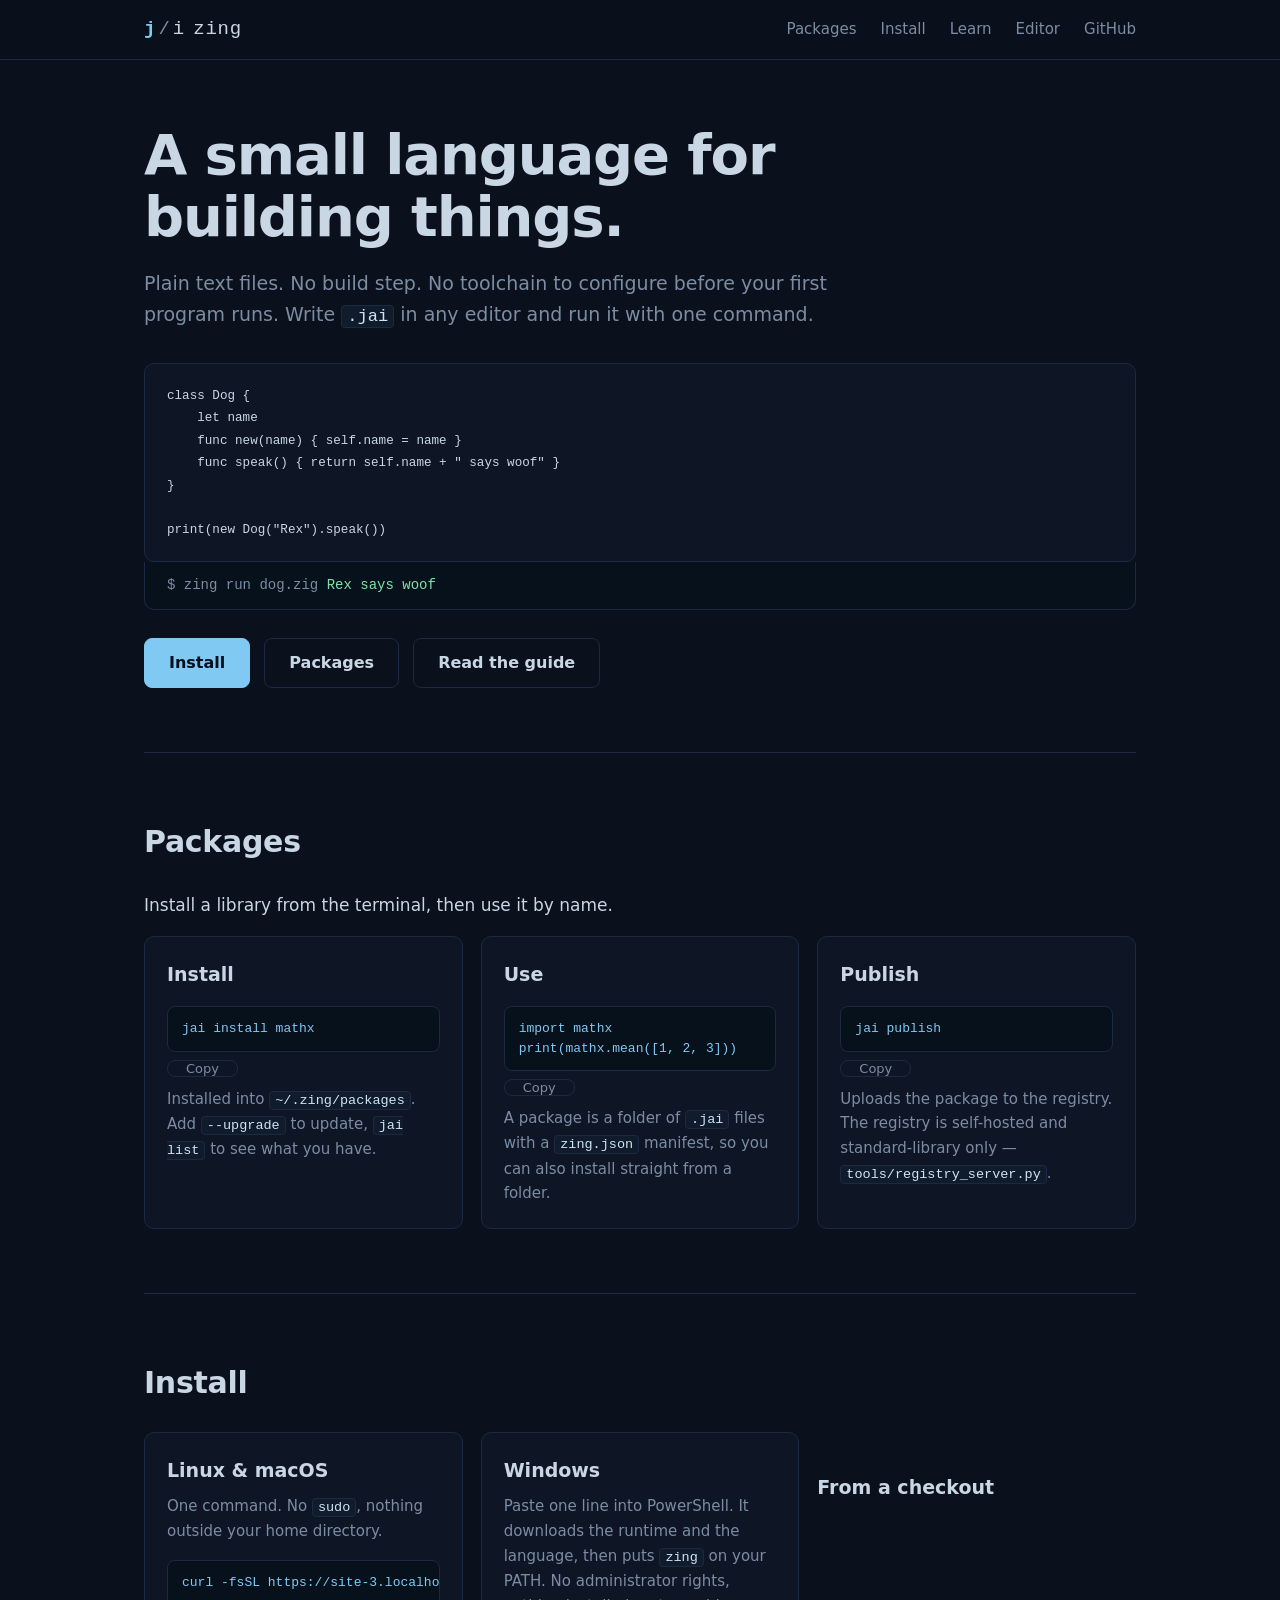
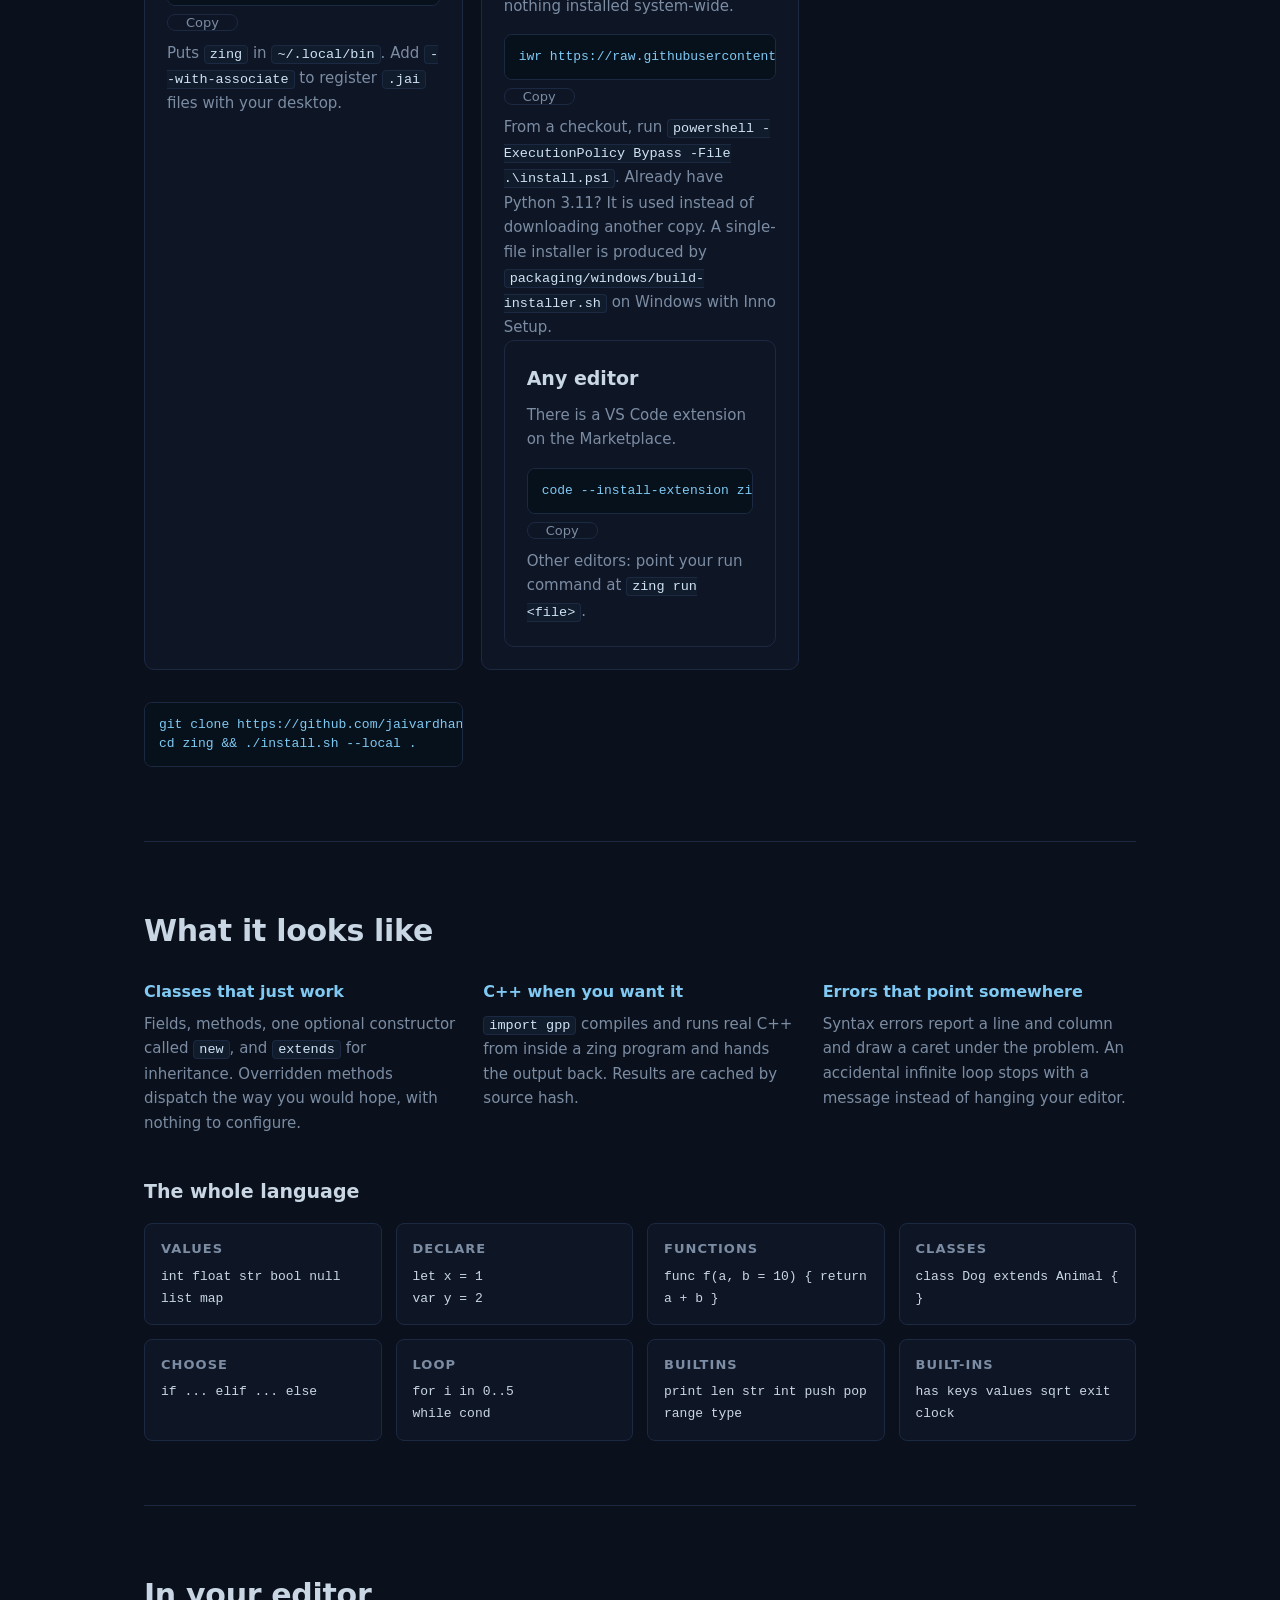
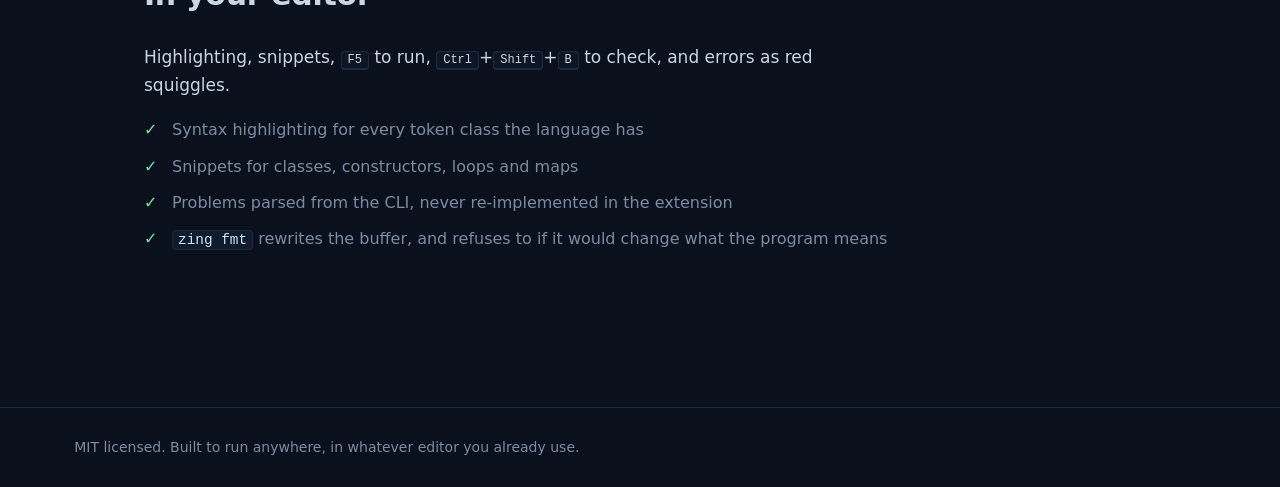
==== zaipl-site/index.html @ 092e92c9 "Rename the language to Zing, extension .jai to .zig Package arcide/jaipl -> arcide/zing, docs ZING.m" ====
<!DOCTYPE html>
<html lang="en">
<head>
<meta charset="utf-8">
<meta name="viewport" content="width=device-width, initial-scale=1">
<title>zing — a small language for building things</title>
<meta name="description" content="zing is a small language that runs in any editor. Install with one command on Linux and macOS, or download the installer for Windows.">
<link rel="stylesheet" href="style.css">
</head>
<body>
<header>
  <nav>
    <a class="brand" href="#top">
      <span class="mark">j</span><span class="slash">/</span><span>i</span>
      <span class="word">zing</span>
    </a>
    <div class="links">
      <a href="#packages">Packages</a>
      <a href="#install">Install</a>
      <a href="#learn">Learn</a>
      <a href="#editor">Editor</a>
      <a href="https://github.com/jaivardhanpandey66-create/zing">GitHub</a>
    </div>
  </nav>
</header>

<main id="top">
  <section class="hero">
    <h1>A small language for<br>building things.</h1>
    <p class="lede">
      Plain text files. No build step. No toolchain to configure before your
      first program runs. Write <code>.jai</code> in any editor and run it with
      one command.
    </p>

    <pre class="sample"><code>class Dog {
    let name
    func new(name) { self.name = name }
    func speak() { return self.name + " says woof" }
}

print(new Dog("Rex").speak())</code></pre>

    <div class="out">$ zing run dog.zig
<span class="good">Rex says woof</span></div>

    <div class="cta">
      <a class="btn" href="#install">Install</a>
      <a class="btn ghost" href="#packages">Packages</a>
      <a class="btn ghost" href="#learn">Read the guide</a>
    </div>
  </section>

  <section id="packages">
    <h2>Packages</h2>
    <p>Install a library from the terminal, then use it by name.</p>
    <div class="cards">
      <div class="card">
        <h3>Install</h3>
        <div class="cmdrow">
          <code class="cmd" id="pkg-install">jai install mathx</code>
          <button class="copy" data-target="pkg-install">Copy</button>
        </div>
        <p class="fine">Installed into <code>~/.zing/packages</code>. Add
        <code>--upgrade</code> to update, <code>jai list</code> to see what you
        have.</p>
      </div>
      <div class="card">
        <h3>Use</h3>
        <div class="cmdrow">
          <code class="cmd" id="pkg-use">import mathx
print(mathx.mean([1, 2, 3]))</code>
          <button class="copy" data-target="pkg-use">Copy</button>
        </div>
        <p class="fine">A package is a folder of <code>.jai</code> files with a
        <code>zing.json</code> manifest, so you can also install straight from
        a folder.</p>
      </div>
      <div class="card">
        <h3>Publish</h3>
        <div class="cmdrow">
          <code class="cmd" id="pkg-pub">jai publish</code>
          <button class="copy" data-target="pkg-pub">Copy</button>
        </div>
        <p class="fine">Uploads the package to the registry. The registry is
        self-hosted and standard-library only &mdash;
        <code>tools/registry_server.py</code>.</p>
      </div>
    </div>
  </section>

  <section id="install">
    <h2>Install</h2>

    <div class="cards">
      <div class="card">
        <h3>Linux &amp; macOS</h3>
        <p>One command. No <code>sudo</code>, nothing outside your home directory.</p>
        <div class="cmdrow">
          <code class="cmd" id="macos-cmd">curl -fsSL https://<span id="site-host">jaivardhanpandey66-create.github.io/zing</span>/install.sh | sh</code>
          <button class="copy" data-target="macos-cmd">Copy</button>
        </div>
        <p class="fine">Puts <code>zing</code> in <code>~/.local/bin</code>. Add
        <code>--with-associate</code> to register <code>.jai</code> files with
        your desktop.</p>
      </div>

      <div class="card">
        <h3>Windows</h3>
        <p>Paste one line into PowerShell. It downloads the runtime and the
        language, then puts <code>zing</code> on your PATH. No administrator
        rights, nothing installed system-wide.</p>
        <div class="cmdrow">
          <code class="cmd" id="win-cmd">iwr https://raw.githubusercontent.com/jaivardhanpandey66-create/zing/main/install.ps1 -useb | iex</code>
          <button class="copy" data-target="win-cmd">Copy</button>
        </div>
        <p class="fine">From a checkout, run
        <code>powershell -ExecutionPolicy Bypass -File .\install.ps1</code>.
        Already have Python 3.11? It is used instead of downloading another
        copy. A single-file installer is produced by
        <code>packaging/windows/build-installer.sh</code> on Windows with
        Inno Setup.</p>

      <div class="card">
        <h3>Any editor</h3>
        <p>There is a VS Code extension on the Marketplace.</p>
        <div class="cmdrow">
          <code class="cmd">code --install-extension zing.zing</code>
          <button class="copy" data-target="">Copy</button>
        </div>
        <p class="fine">Other editors: point your run command at
        <code>zing run &lt;file&gt;</code>.</p>
      </div>
    </div>

    <h3 class="sub">From a checkout</h3>
    <div class="cmdrow">
      <code class="cmd">git clone https://github.com/jaivardhanpandey66-create/zing
cd zing &amp;&amp; ./install.sh --local .</code>
    </div>
  </section>

  <section id="learn">
    <h2>What it looks like</h2>
    <div class="cols">
      <div>
        <h4>Classes that just work</h4>
        <p>Fields, methods, one optional constructor called <code>new</code>,
        and <code>extends</code> for inheritance. Overridden methods dispatch
        the way you would hope, with nothing to configure.</p>
      </div>
      <div>
        <h4>C++ when you want it</h4>
        <p><code>import gpp</code> compiles and runs real C++ from inside a
        zing program and hands the output back. Results are cached by source
        hash.</p>
      </div>
      <div>
        <h4>Errors that point somewhere</h4>
        <p>Syntax errors report a line and column and draw a caret under the
        problem. An accidental infinite loop stops with a message instead of
        hanging your editor.</p>
      </div>
    </div>

    <h3 class="sub">The whole language</h3>
    <div class="grid">
      <div><h5>Values</h5><code>int float str bool null list map</code></div>
      <div><h5>Declare</h5><code>let x = 1<br>var y = 2</code></div>
      <div><h5>Functions</h5><code>func f(a, b = 10) { return a + b }</code></div>
      <div><h5>Classes</h5><code>class Dog extends Animal { }</code></div>
      <div><h5>Choose</h5><code>if ... elif ... else</code></div>
      <div><h5>Loop</h5><code>for i in 0..5<br>while cond</code></div>
      <div><h5>Builtins</h5><code>print len str int push pop range type</code></div>
      <div><h5>Built-ins</h5><code>has keys values sqrt exit clock</code></div>
    </div>
  </section>

  <section id="editor">
    <h2>In your editor</h2>
    <p>Highlighting, snippets, <kbd>F5</kbd> to run, <kbd>Ctrl</kbd>+<kbd>Shift</kbd>+<kbd>B</kbd> to
    check, and errors as red squiggles.</p>
    <ul class="ticks">
      <li>Syntax highlighting for every token class the language has</li>
      <li>Snippets for classes, constructors, loops and maps</li>
      <li>Problems parsed from the CLI, never re-implemented in the extension</li>
      <li><code>zing fmt</code> rewrites the buffer, and refuses to if it
      would change what the program means</li>
    </ul>
  </section>
</main>

<footer>
  <p>MIT licensed. Built to run anywhere, in whatever editor you already use.</p>
</footer>

<script>
document.querySelectorAll('.copy').forEach(function (btn) {
  btn.addEventListener('click', function () {
    var box = document.getElementById(btn.dataset.target);
    if (!box) return;
    var text = (box.innerText || box.textContent).trim();
    navigator.clipboard.writeText(text).then(function () {
      var old = btn.textContent;
      btn.textContent = 'Copied';
      setTimeout(function () { btn.textContent = old; }, 1200);
    });
  });
});
</script>
  <script>
    // The installer has to be fetched by absolute URL, so build it from
    // whichever host is serving the page. GitHub Pages puts the site in a
    // /zing sub-path; Netlify and other hosts serve it at the root.
    (function () {
      var el = document.getElementById('site-host');
      if (!el || !window.location.host) return;
      var host = window.location.host;
      el.textContent = host.indexOf('github.io') !== -1 ? host + '/zing' : host;
    })();
  </script>
</body>
</html>
---- zaipl-site/style.css ----
:root {
  --bg: #0A111C;
  --panel: #0E1626;
  --line: #1C2942;
  --text: #C9D6E4;
  --dim: #7B8CA3;
  --accent: #7FC9F3;
  --good: #7FE3A8;
  --mono: ui-monospace, SFMono-Regular, "SF Mono", Menlo, Consolas,
          "Liberation Mono", monospace;
  --sans: system-ui, -apple-system, "Segoe UI", Roboto, "Helvetica Neue",
          Arial, sans-serif;
}

* { box-sizing: border-box; }

html { scroll-behavior: smooth; }

body {
  margin: 0;
  background: var(--bg);
  color: var(--text);
  font-family: var(--sans);
  font-size: 17px;
  line-height: 1.65;
}

/* ---- header ---- */
header {
  position: sticky;
  top: 0;
  z-index: 10;
  background: rgba(10, 17, 28, 0.85);
  backdrop-filter: blur(10px);
  border-bottom: 1px solid var(--line);
}
nav {
  max-width: 1040px;
  margin: 0 auto;
  padding: 14px 24px;
  display: flex;
  align-items: center;
  justify-content: space-between;
  gap: 20px;
}
.brand {
  font-family: var(--mono);
  font-size: 19px;
  text-decoration: none;
  color: var(--text);
  display: flex;
  align-items: baseline;
  gap: 1px;
}
.brand .mark { color: var(--accent); font-weight: 700; }
.brand .slash { color: var(--dim); margin: 0 2px; }
.brand .word { margin-left: 8px; letter-spacing: 0.04em; }
.links { display: flex; gap: 24px; }
.links a {
  color: var(--dim);
  text-decoration: none;
  font-size: 15px;
}
.links a:hover { color: var(--accent); }

/* ---- layout ---- */
main { max-width: 1040px; margin: 0 auto; padding: 0 24px 80px; }
section { padding: 64px 0; border-bottom: 1px solid var(--line); }
section:last-of-type { border-bottom: none; }

h1 {
  font-size: clamp(34px, 6vw, 56px);
  line-height: 1.1;
  margin: 0 0 20px;
  font-weight: 700;
  letter-spacing: -0.02em;
}
h2 { font-size: 30px; margin: 0 0 24px; letter-spacing: -0.01em; }
h3 { font-size: 19px; margin: 0 0 8px; }
h3.sub { margin-top: 40px; }
h4 { color: var(--accent); margin: 0 0 6px; font-size: 16px; }
h5 { color: var(--dim); margin: 0 0 6px; font-size: 13px;
     text-transform: uppercase; letter-spacing: 0.08em; }

.lede { font-size: 19px; color: var(--dim); max-width: 62ch; margin: 0 0 32px; }
p { max-width: 68ch; }
a { color: var(--accent); }

code {
  font-family: var(--mono);
  font-size: 0.9em;
  background: #101B2C;
  border: 1px solid var(--line);
  border-radius: 4px;
  padding: 1px 5px;
  color: #CFE3F5;
}
kbd {
  font-family: var(--mono);
  font-size: 12px;
  border: 1px solid var(--line);
  border-bottom-width: 2px;
  border-radius: 4px;
  padding: 1px 6px;
  background: var(--panel);
}

/* ---- code blocks ---- */
pre.sample {
  background: var(--panel);
  border: 1px solid var(--line);
  border-radius: 10px;
  padding: 20px 22px;
  overflow-x: auto;
  font-family: var(--mono);
  font-size: 14px;
  line-height: 1.6;
  margin: 0 0 0;
}
pre.sample code { background: none; border: none; padding: 0; color: var(--text); }

.out {
  font-family: var(--mono);
  font-size: 14px;
  background: #07111C;
  border: 1px solid var(--line);
  border-top: none;
  border-radius: 0 0 10px 10px;
  margin: 0 0 28px;
  padding: 12px 22px;
  color: var(--dim);
}
.out .good { color: var(--good); }

/* ---- buttons ---- */
.cta { display: flex; gap: 14px; flex-wrap: wrap; margin-top: 8px; }
.btn {
  display: inline-block;
  background: var(--accent);
  color: #06101C;
  font-weight: 650;
  font-size: 16px;
  text-decoration: none;
  padding: 11px 24px;
  border-radius: 8px;
  border: 1px solid var(--accent);
}
.btn:hover { filter: brightness(1.08); }
.btn.ghost {
  background: transparent;
  color: var(--text);
  border-color: var(--line);
}
.btn.small { font-size: 14px; padding: 9px 16px; font-weight: 550; }
.btn code { background: none; border: none; color: inherit; padding: 0; }

/* ---- command rows ---- */
.cmdrow {
  display: flex;
  align-items: stretch;
  gap: 8px;
  margin: 14px 0 10px;
  flex-wrap: wrap;
}
.cmd {
  flex: 1 1 320px;
  display: block;
  background: #07111C;
  border: 1px solid var(--line);
  border-radius: 8px;
  padding: 12px 14px;
  font-family: var(--mono);
  font-size: 13px;
  color: var(--accent);
  overflow-x: auto;
  white-space: pre;
  line-height: 1.5;
}
button.copy {
  background: var(--panel);
  color: var(--dim);
  border: 1px solid var(--line);
  border-radius: 8px;
  padding: 0 18px;
  font-size: 13px;
  cursor: pointer;
  font-family: var(--sans);
}
button.copy:hover { color: var(--accent); border-color: var(--accent); }
.fine { font-size: 14px; color: var(--dim); margin-top: 8px; }

/* ---- cards ---- */
.cards { display: grid; gap: 18px; grid-template-columns: repeat(auto-fit, minmax(280px, 1fr)); }
.card {
  background: var(--panel);
  border: 1px solid var(--line);
  border-radius: 10px;
  padding: 22px;
}
.card p { font-size: 15px; color: var(--dim); margin: 0; }
.card .cmdrow { margin-top: 16px; }

/* ---- learn ---- */
.cols { display: grid; gap: 26px; grid-template-columns: repeat(auto-fit, minmax(250px, 1fr)); }
.cols p { font-size: 15px; color: var(--dim); margin: 0; }

.grid {
  display: grid;
  gap: 14px;
  grid-template-columns: repeat(auto-fit, minmax(230px, 1fr));
  margin-top: 16px;
}
.grid > div {
  background: var(--panel);
  border: 1px solid var(--line);
  border-radius: 8px;
  padding: 14px 16px;
}
.grid code {
  display: block;
  background: none;
  border: none;
  padding: 0;
  color: var(--text);
  font-size: 13px;
  line-height: 1.7;
}

/* ---- ticks ---- */
.ticks { list-style: none; padding: 0; margin: 18px 0 0; }
.ticks li {
  position: relative;
  padding-left: 28px;
  margin-bottom: 10px;
  color: var(--dim);
  font-size: 16px;
}
.ticks li::before {
  content: "\2713";
  position: absolute;
  left: 0;
  color: var(--good);
  font-weight: 700;
}

footer {
  border-top: 1px solid var(--line);
  padding: 28px 24px;
  text-align: center;
  color: var(--dim);
  font-size: 14px;
}
footer p { margin: 0; }

@media (max-width: 620px) {
  .links { display: none; }
  section { padding: 44px 0; }
}
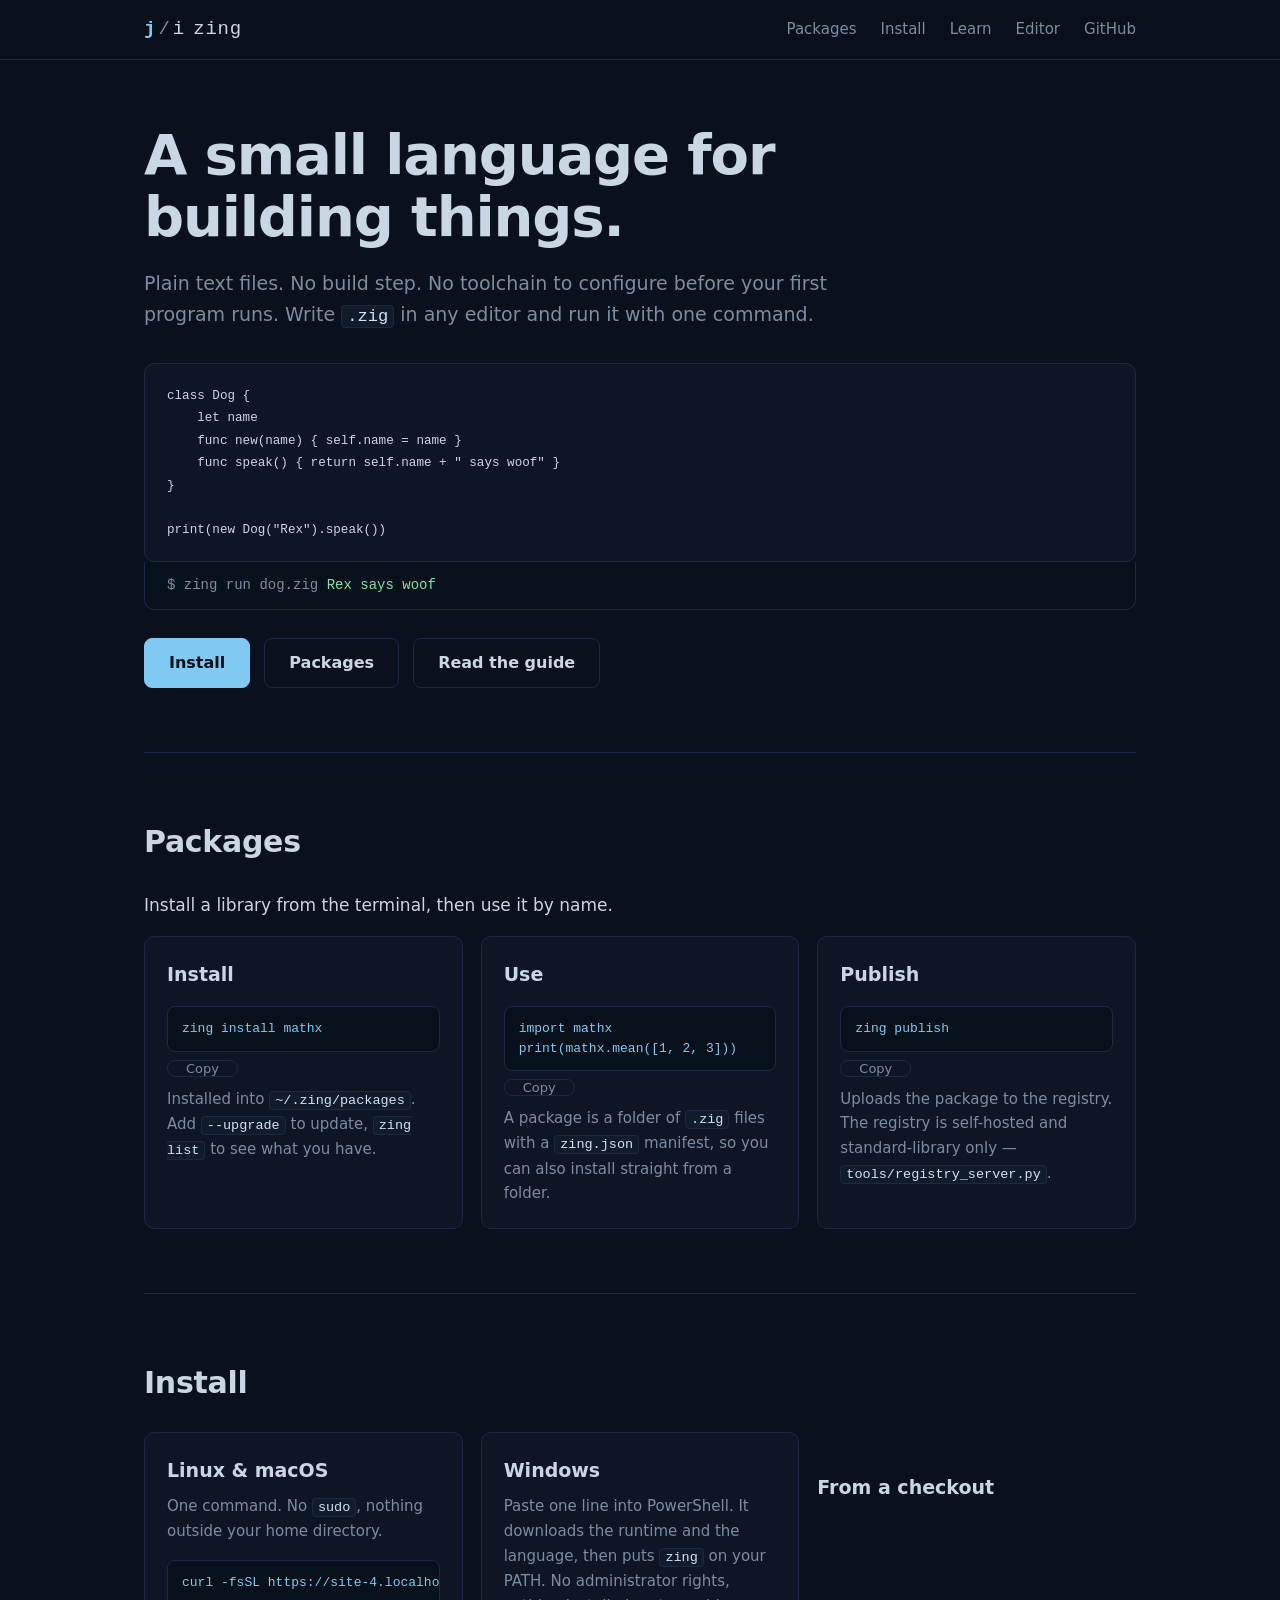
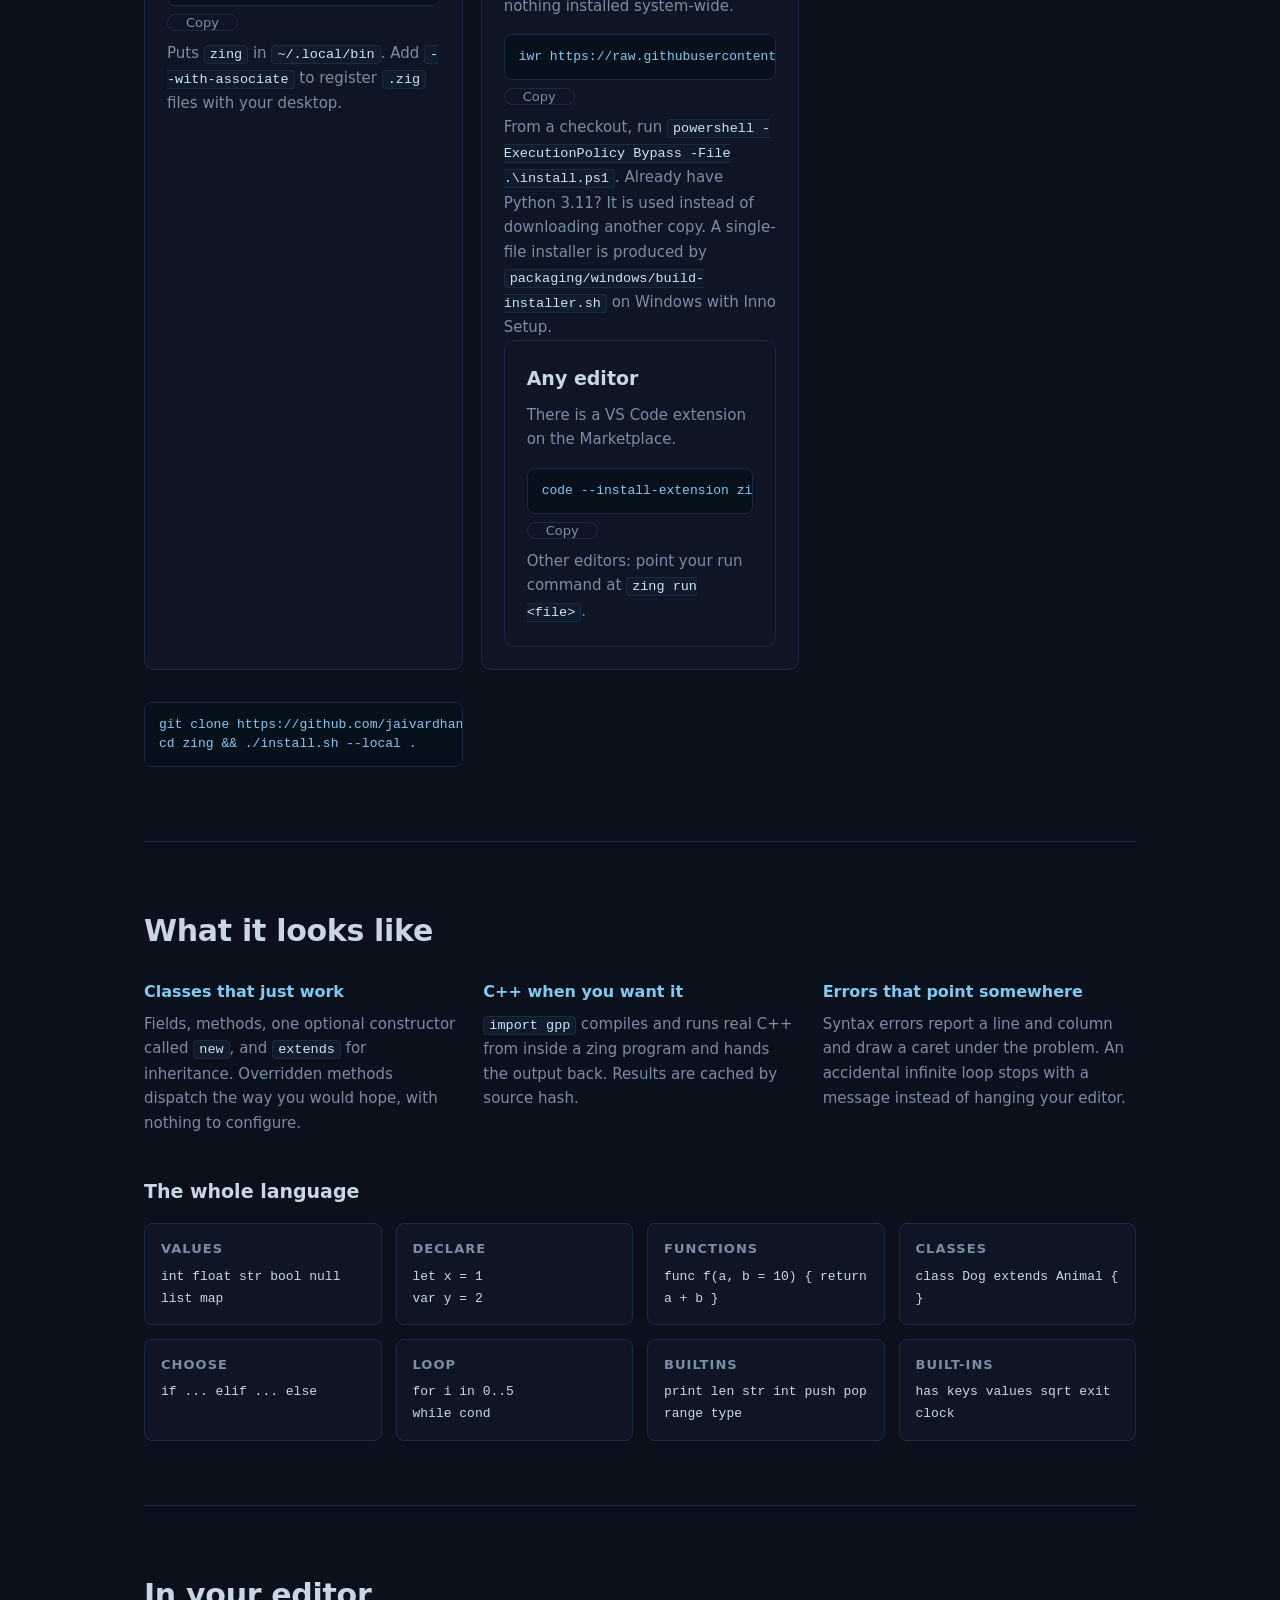
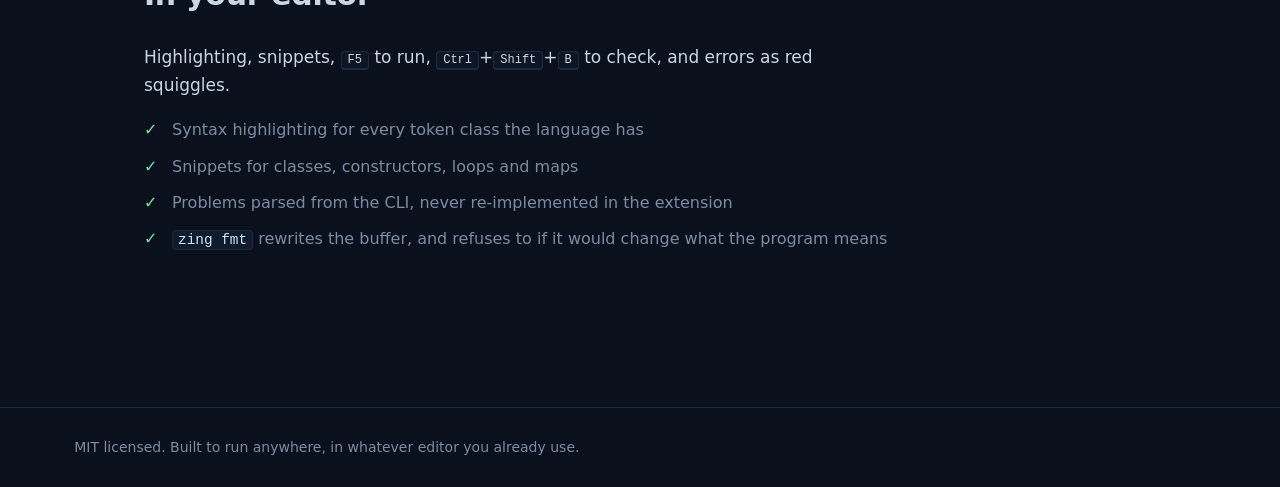
==== commit fd62a10f: "Point Netlify and the site at Zing netlify.toml still published jaipl-site and matched /* .jai, so t" ====
--- a/zaipl-site/index.html
+++ b/zaipl-site/index.html
@@ -29,7 +29,7 @@
     <h1>A small language for<br>building things.</h1>
     <p class="lede">
       Plain text files. No build step. No toolchain to configure before your
-      first program runs. Write <code>.jai</code> in any editor and run it with
+      first program runs. Write <code>.zig</code> in any editor and run it with
       one command.
     </p>
 
@@ -58,11 +58,11 @@
       <div class="card">
         <h3>Install</h3>
         <div class="cmdrow">
-          <code class="cmd" id="pkg-install">jai install mathx</code>
+          <code class="cmd" id="pkg-install">zing install mathx</code>
           <button class="copy" data-target="pkg-install">Copy</button>
         </div>
         <p class="fine">Installed into <code>~/.zing/packages</code>. Add
-        <code>--upgrade</code> to update, <code>jai list</code> to see what you
+        <code>--upgrade</code> to update, <code>zing list</code> to see what you
         have.</p>
       </div>
       <div class="card">
@@ -72,14 +72,14 @@
 print(mathx.mean([1, 2, 3]))</code>
           <button class="copy" data-target="pkg-use">Copy</button>
         </div>
-        <p class="fine">A package is a folder of <code>.jai</code> files with a
+        <p class="fine">A package is a folder of <code>.zig</code> files with a
         <code>zing.json</code> manifest, so you can also install straight from
         a folder.</p>
       </div>
       <div class="card">
         <h3>Publish</h3>
         <div class="cmdrow">
-          <code class="cmd" id="pkg-pub">jai publish</code>
+          <code class="cmd" id="pkg-pub">zing publish</code>
           <button class="copy" data-target="pkg-pub">Copy</button>
         </div>
         <p class="fine">Uploads the package to the registry. The registry is
@@ -101,7 +101,7 @@
           <button class="copy" data-target="macos-cmd">Copy</button>
         </div>
         <p class="fine">Puts <code>zing</code> in <code>~/.local/bin</code>. Add
-        <code>--with-associate</code> to register <code>.jai</code> files with
+        <code>--with-associate</code> to register <code>.zig</code> files with
         your desktop.</p>
       </div>
 
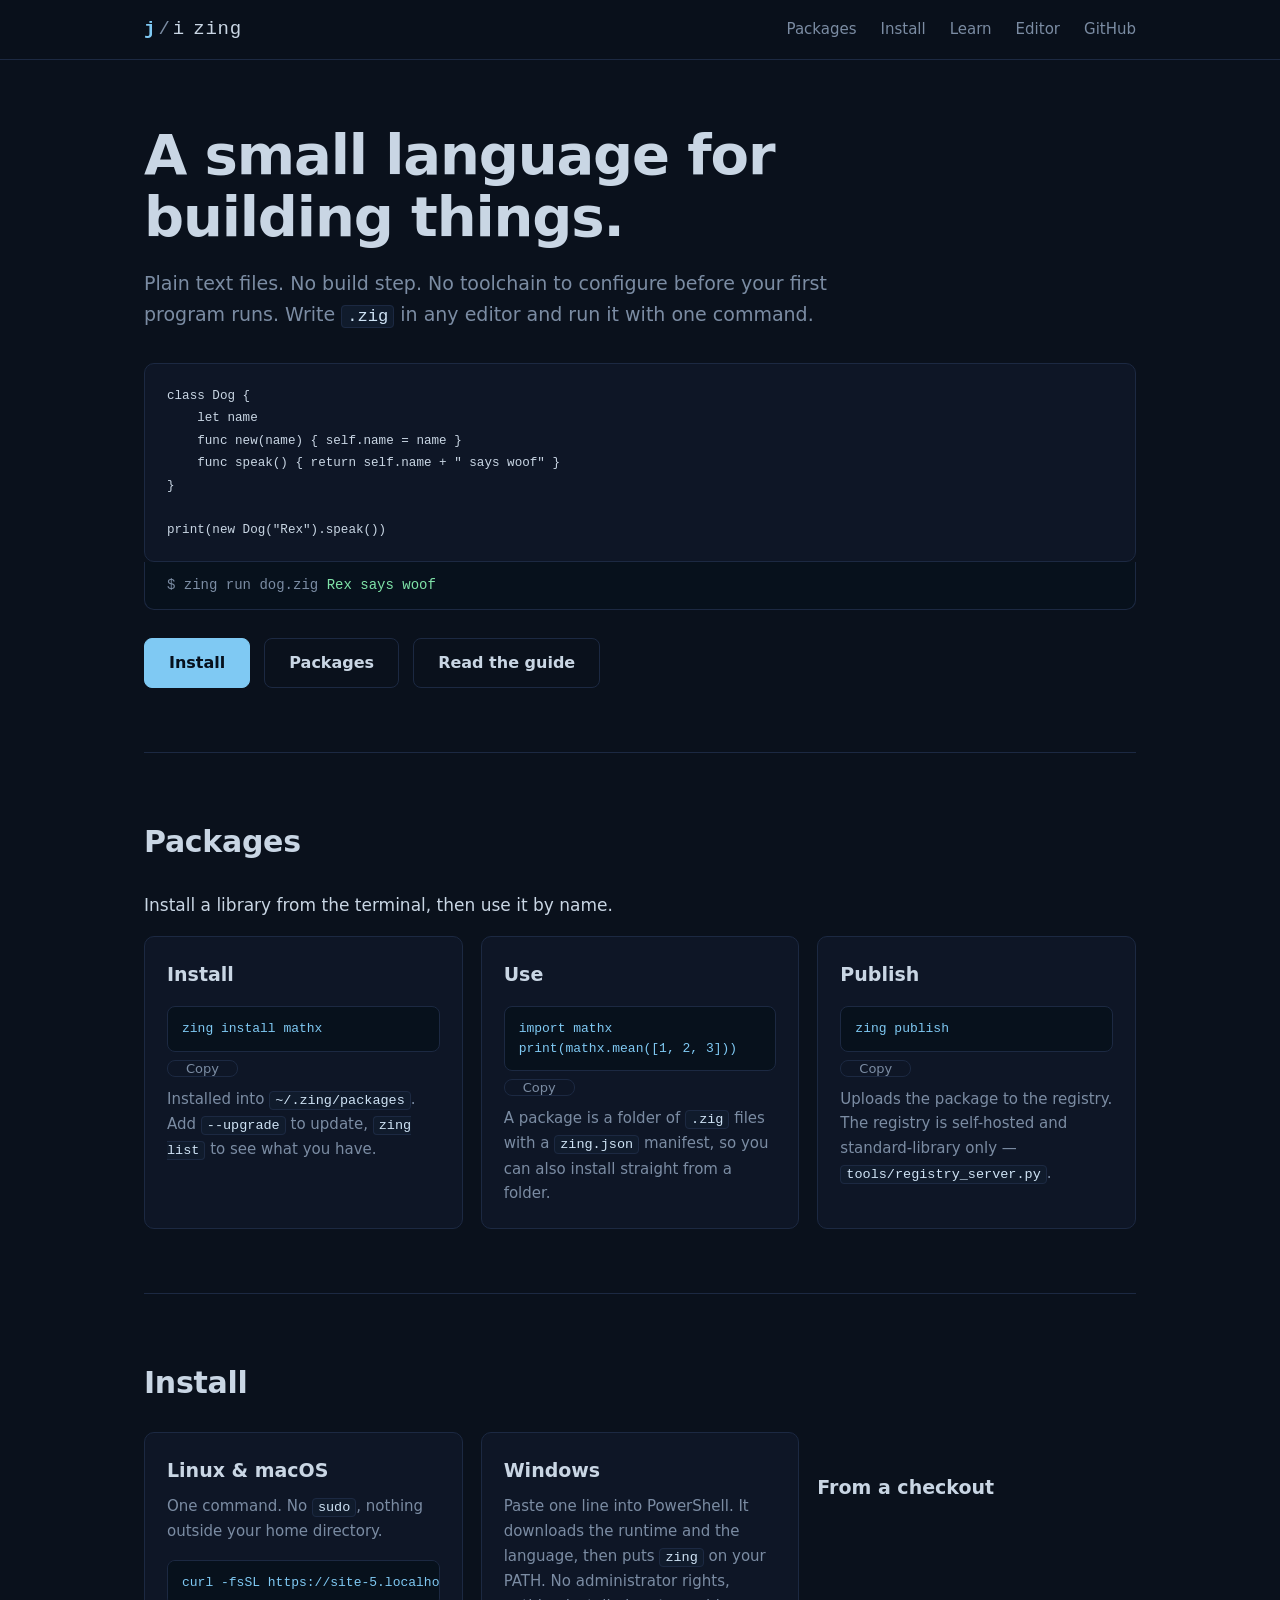
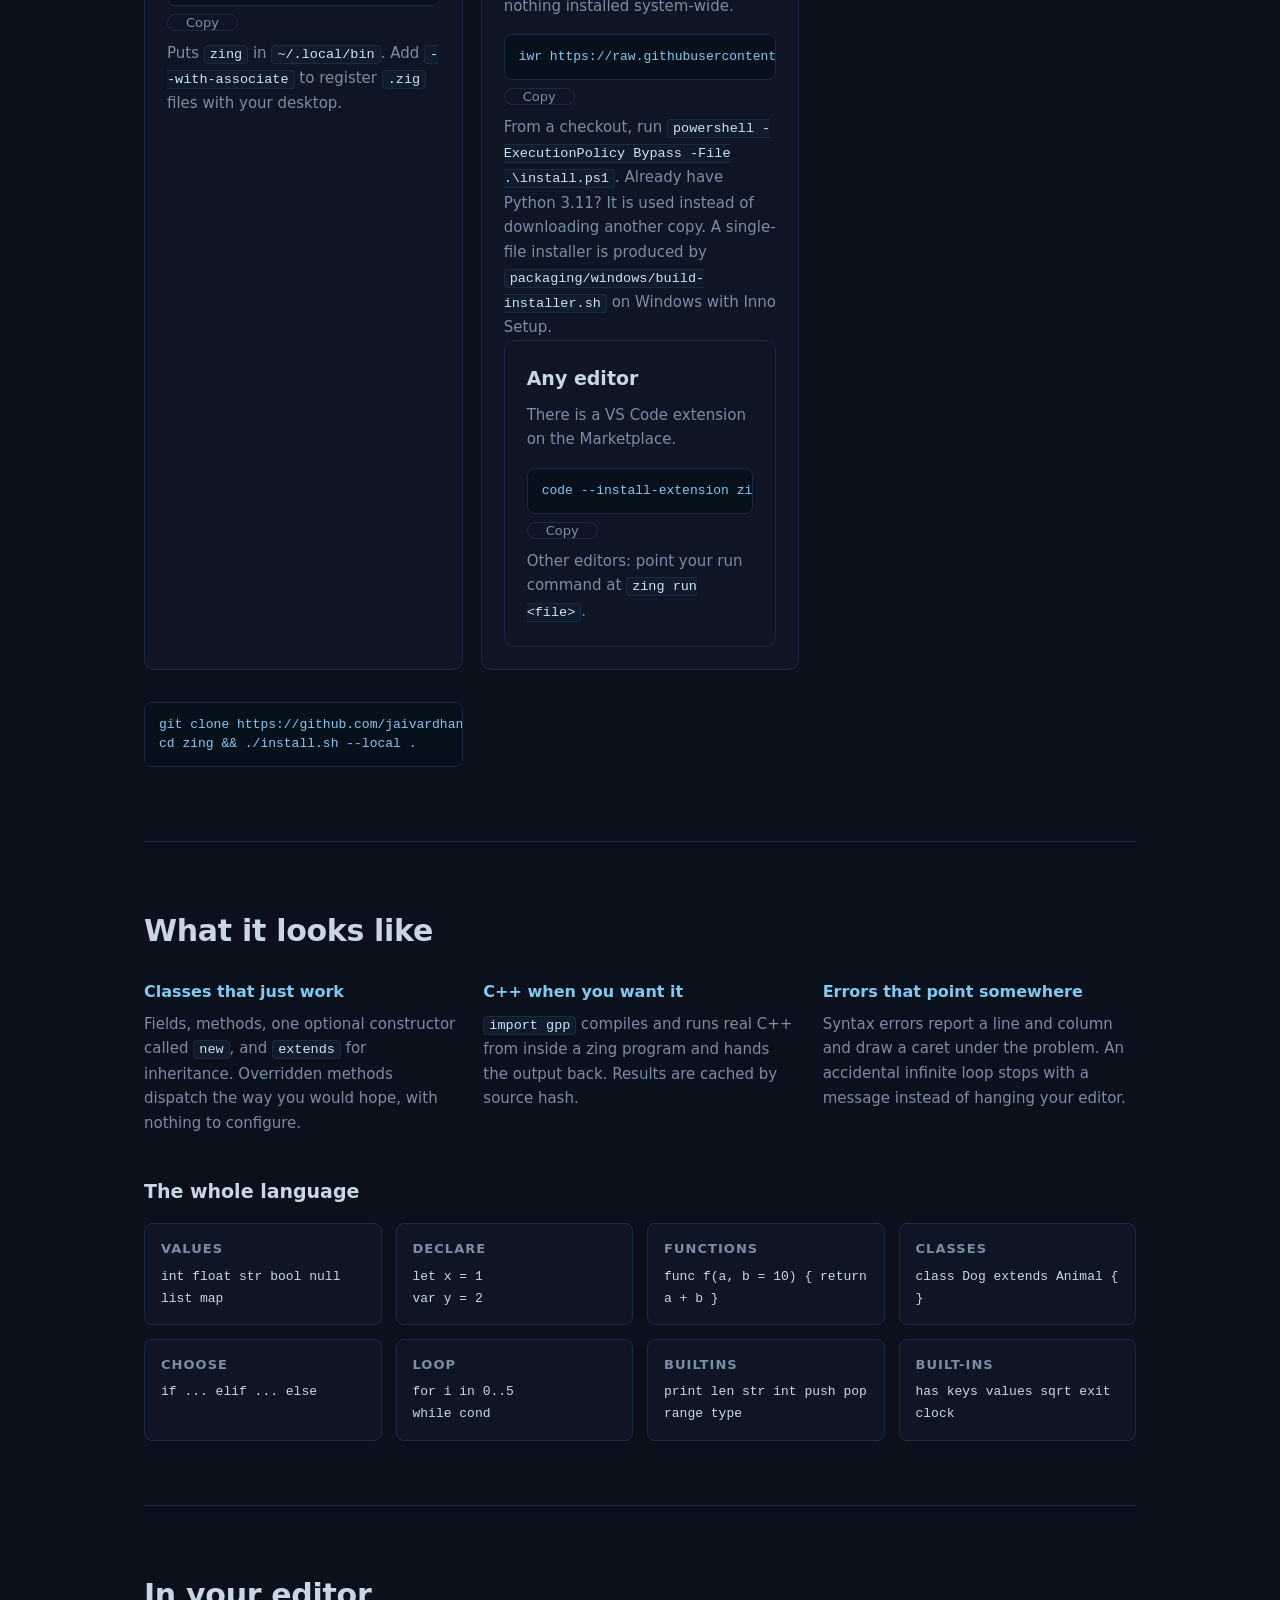
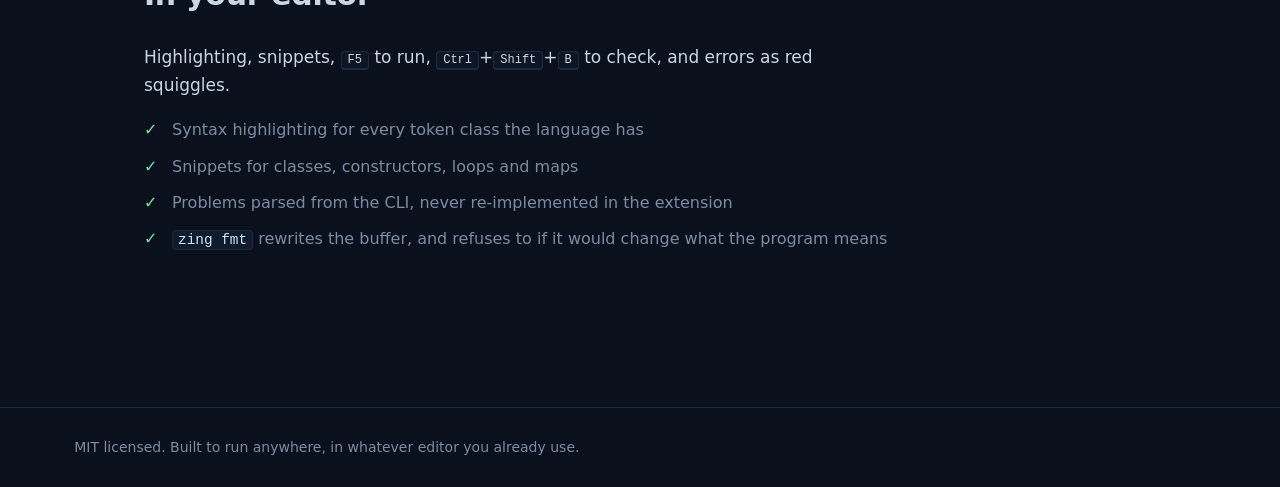
==== commit ed260477: "Zing icon and .zig file association on every OS Artwork is a violet-to-cyan rounded tile with a whit" ====
--- a/zaipl-site/index.html
+++ b/zaipl-site/index.html
@@ -1,6 +1,7 @@
 <!DOCTYPE html>
 <html lang="en">
 <head>
+  <link rel="icon" type="image/png" href="zing.png">
 <meta charset="utf-8">
 <meta name="viewport" content="width=device-width, initial-scale=1">
 <title>zing — a small language for building things</title>
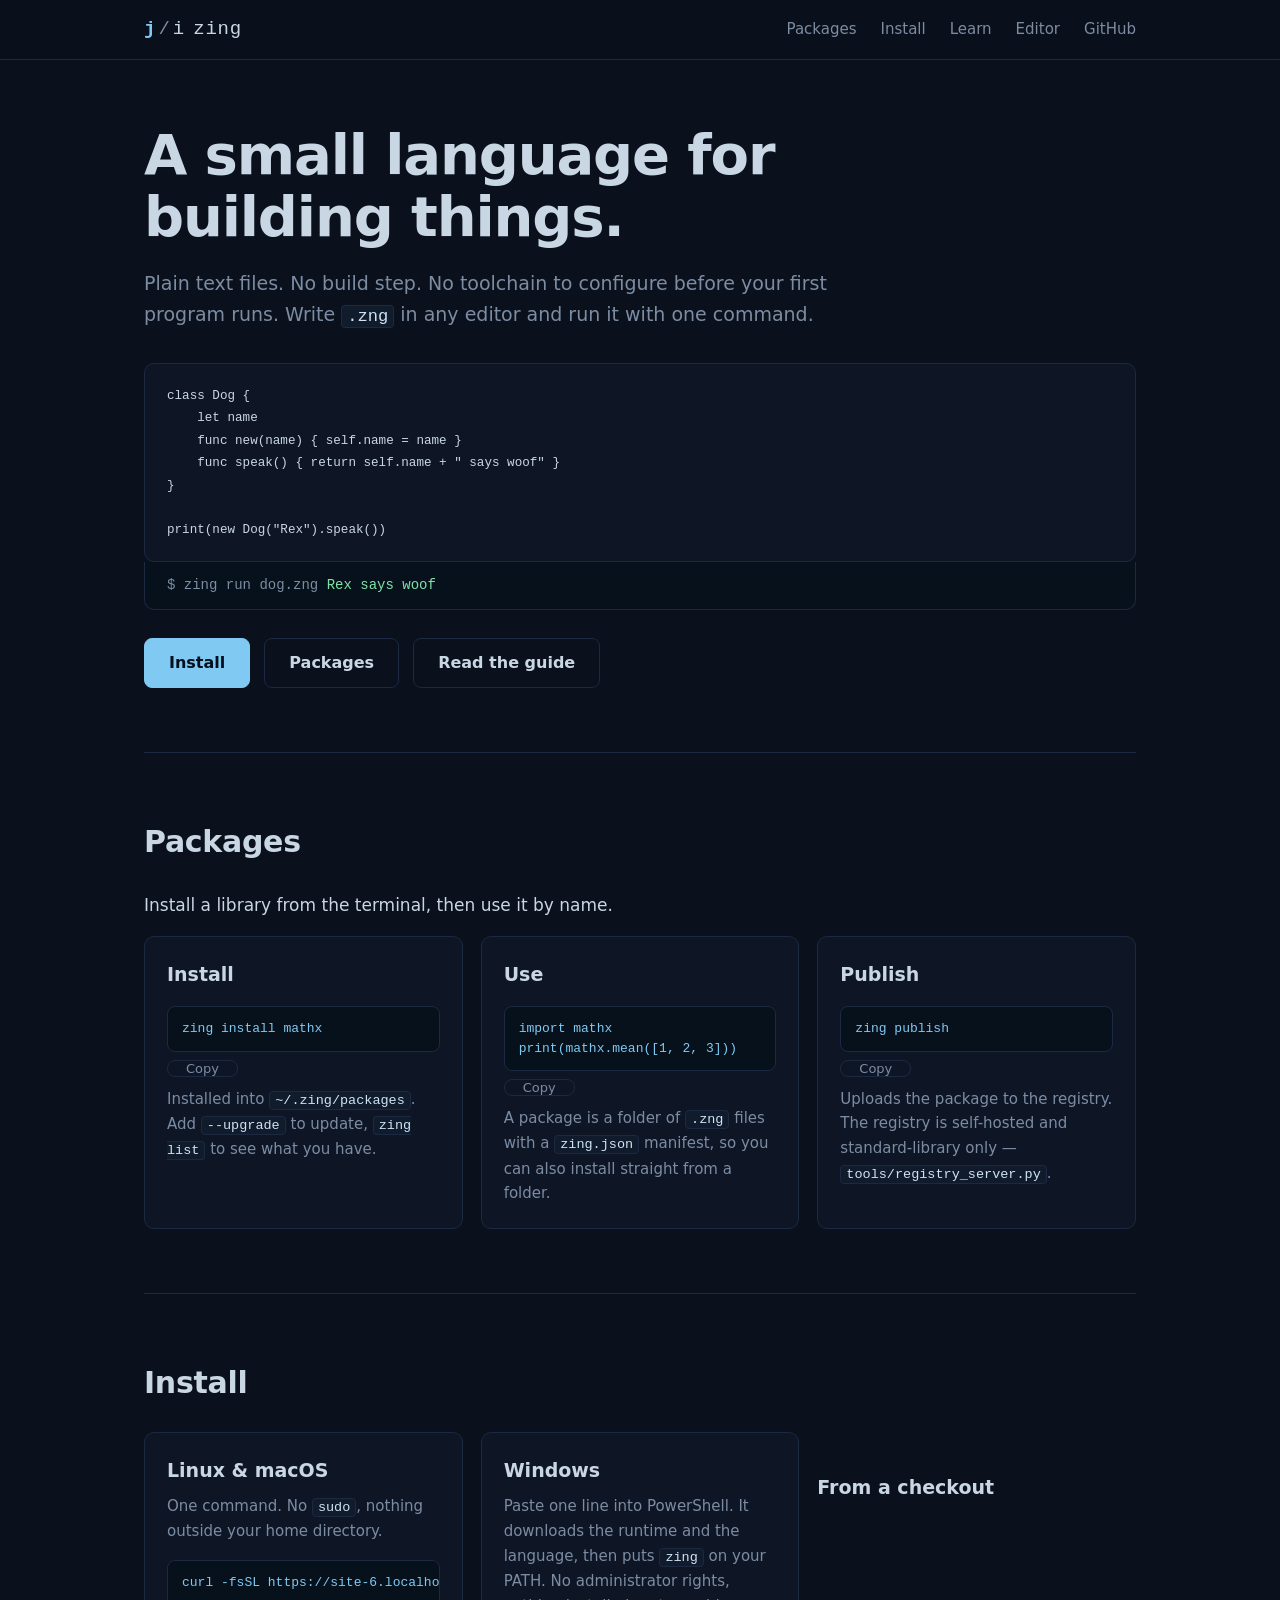
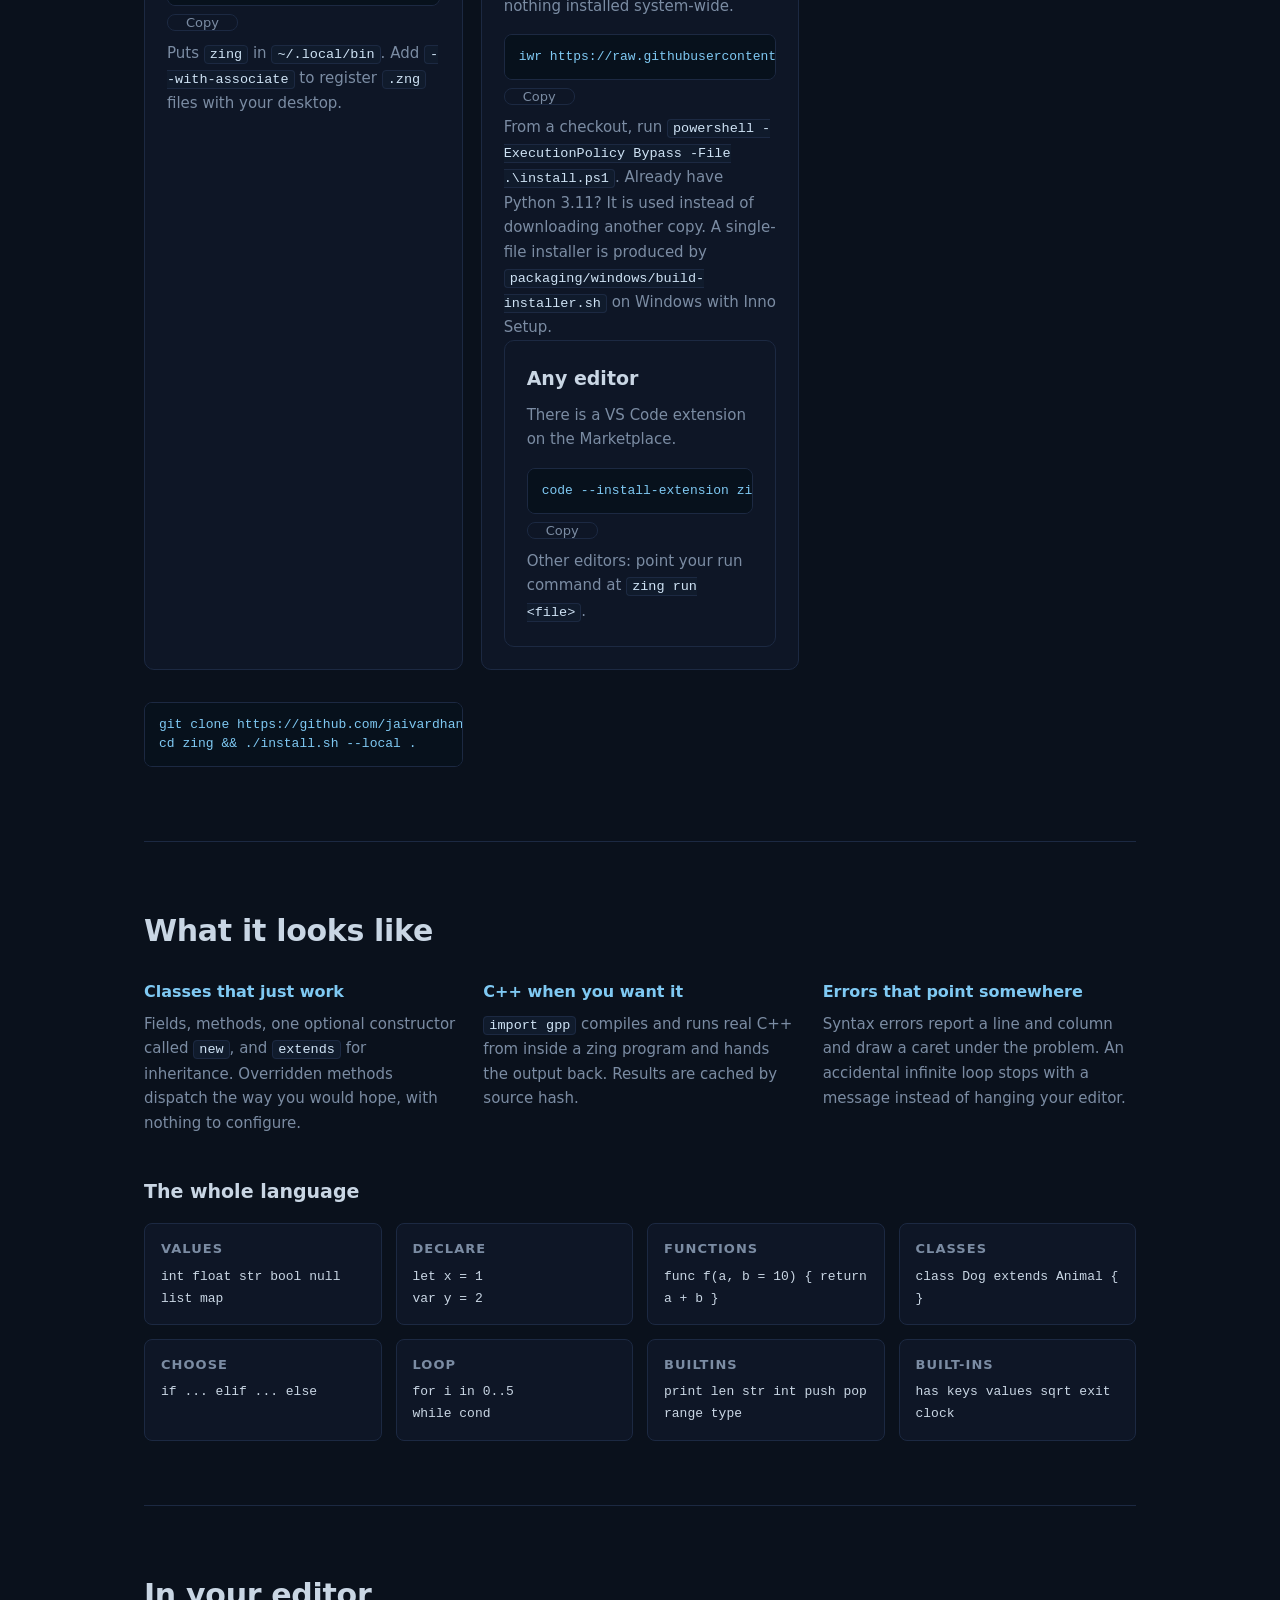
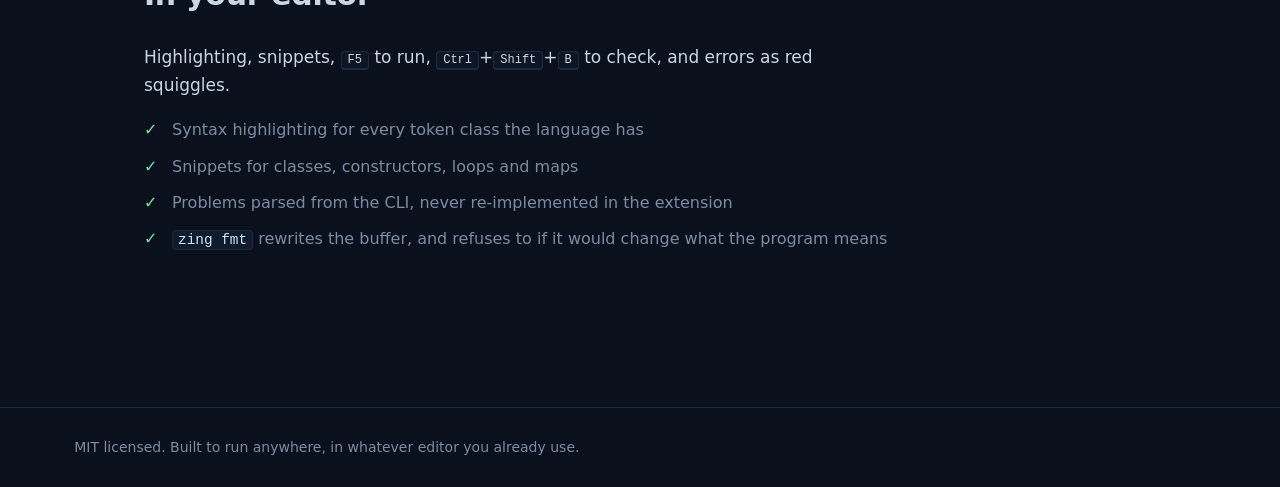
==== commit f866f4fb: "Extension .zig -> .zng so zing never collides with Zig All example files, MIME globs, Windows regist" ====
--- a/zaipl-site/index.html
+++ b/zaipl-site/index.html
@@ -30,7 +30,7 @@
     <h1>A small language for<br>building things.</h1>
     <p class="lede">
       Plain text files. No build step. No toolchain to configure before your
-      first program runs. Write <code>.zig</code> in any editor and run it with
+      first program runs. Write <code>.zng</code> in any editor and run it with
       one command.
     </p>
 
@@ -42,7 +42,7 @@
 
 print(new Dog("Rex").speak())</code></pre>
 
-    <div class="out">$ zing run dog.zig
+    <div class="out">$ zing run dog.zng
 <span class="good">Rex says woof</span></div>
 
     <div class="cta">
@@ -73,7 +73,7 @@
 print(mathx.mean([1, 2, 3]))</code>
           <button class="copy" data-target="pkg-use">Copy</button>
         </div>
-        <p class="fine">A package is a folder of <code>.zig</code> files with a
+        <p class="fine">A package is a folder of <code>.zng</code> files with a
         <code>zing.json</code> manifest, so you can also install straight from
         a folder.</p>
       </div>
@@ -102,7 +102,7 @@
           <button class="copy" data-target="macos-cmd">Copy</button>
         </div>
         <p class="fine">Puts <code>zing</code> in <code>~/.local/bin</code>. Add
-        <code>--with-associate</code> to register <code>.zig</code> files with
+        <code>--with-associate</code> to register <code>.zng</code> files with
         your desktop.</p>
       </div>
 
